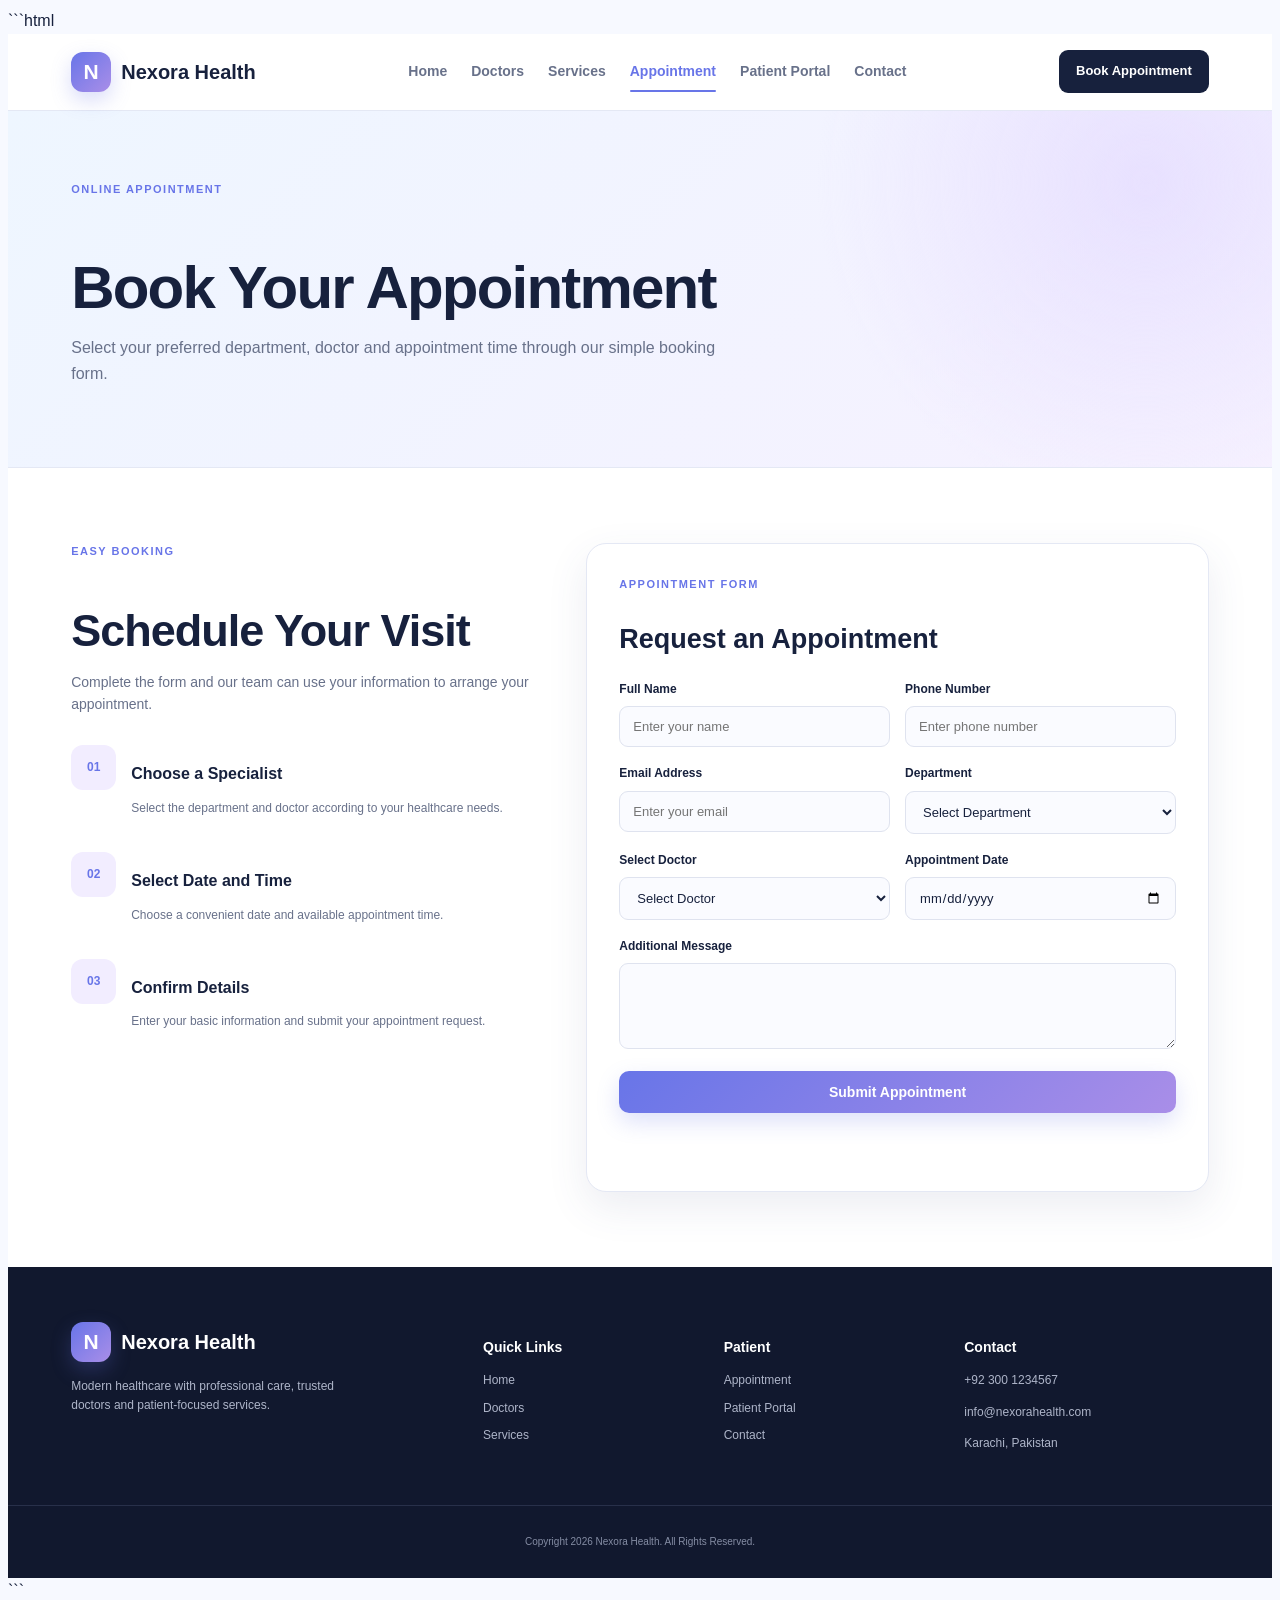
==== appointment.htm @ 65d16db4 "Add files via upload" ====
```html
<!DOCTYPE html>
<html lang="en">
<head>
    <meta charset="UTF-8">
    <meta name="viewport" content="width=device-width, initial-scale=1.0">
    <title>Nexora Health - Appointment</title>
    <link rel="stylesheet" href="style.css">
</head>

<body>

<header class="header">
    <div class="container nav-container">

        <a href="index.htm" class="logo">
            <span class="logo-box">N</span>
            <span>Nexora Health</span>
        </a>

        <nav class="navbar">
            <a href="home.htm">Home</a>
            <a href="doctor.htm">Doctors</a>
            <a href="services.htm">Services</a>
            <a href="appointment.htm" class="active">Appointment</a>
            <a href="patient.htm">Patient Portal</a>
            <a href="contact.htm">Contact</a>
        </nav>

        <a href="appointment.htm" class="nav-btn">Book Appointment</a>

    </div>
</header>


<section class="page-hero">

    <div class="container">

        <span class="small-label">ONLINE APPOINTMENT</span>

        <h1>Book Your Appointment</h1>

        <p>
            Select your preferred department, doctor and
            appointment time through our simple booking form.
        </p>

    </div>

</section>


<section class="appointment-section">

    <div class="container appointment-layout">


        <div class="appointment-info">

            <span class="small-label">EASY BOOKING</span>

            <h2>Schedule Your Visit</h2>

            <p>
                Complete the form and our team can use your
                information to arrange your appointment.
            </p>


            <div class="appointment-feature">

                <div class="feature-icon">01</div>

                <div>
                    <h3>Choose a Specialist</h3>
                    <p>
                        Select the department and doctor
                        according to your healthcare needs.
                    </p>
                </div>

            </div>


            <div class="appointment-feature">

                <div class="feature-icon">02</div>

                <div>
                    <h3>Select Date and Time</h3>
                    <p>
                        Choose a convenient date and available
                        appointment time.
                    </p>
                </div>

            </div>


            <div class="appointment-feature">

                <div class="feature-icon">03</div>

                <div>
                    <h3>Confirm Details</h3>
                    <p>
                        Enter your basic information and
                        submit your appointment request.
                    </p>
                </div>

            </div>

        </div>


        <div class="appointment-form-card">

            <div class="form-heading">
                <span class="small-label">APPOINTMENT FORM</span>
                <h2>Request an Appointment</h2>
            </div>


            <form id="appointmentForm">

                <div class="form-row">

                    <div class="form-group">
                        <label for="fullName">Full Name</label>
                        <input
                            type="text"
                            id="fullName"
                            name="fullName"
                            placeholder="Enter your name"
                            required>
                    </div>

                    <div class="form-group">
                        <label for="phone">Phone Number</label>
                        <input
                            type="tel"
                            id="phone"
                            name="phone"
                            placeholder="Enter phone number"
                            required>
                    </div>

                </div>


                <div class="form-row">

                    <div class="form-group">
                        <label for="email">Email Address</label>
                        <input
                            type="email"
                            id="email"
                            name="email"
                            placeholder="Enter your email"
                            required>
                    </div>

                    <div class="form-group">
                        <label for="department">Department</label>

                        <select id="department" name="department" required>

                            <option value="">Select Department</option>
                            <option value="Cardiology">Cardiology</option>
                            <option value="Neurology">Neurology</option>
                            <option value="Pediatrics">Pediatrics</option>
                            <option value="Orthopedics">Orthopedics</option>
                            <option value="Dermatology">Dermatology</option>
                            <option value="General Medicine">
                                General Medicine
                            </option>

                        </select>

                    </div>

                </div>


                <div class="form-row">

                    <div class="form-group">
                        <label for="doctor">Select Doctor</label>

                        <select id="doctor" name="doctor" required>

                            <option value="">Select Doctor</option>
                            <option value="Dr. Sarah Ahmed">
                                Dr. Sarah Ahmed
                            </option>
                            <option value="Dr. Ayesha Khan">
                                Dr. Ayesha Khan
                            </option>
                            <option value="Dr. Omar Malik">
                                Dr. Omar Malik
                            </option>
                            <option value="Dr. Hamza Ali">
                                Dr. Hamza Ali
                            </option>
                            <option value="Dr. Maria Joseph">
                                Dr. Maria Joseph
                            </option>
                            <option value="Dr. Hassan Raza">
                                Dr. Hassan Raza
                            </option>

                        </select>

                    </div>


                    <div class="form-group">

                        <label for="appointmentDate">
                            Appointment Date
                        </label>

                        <input
                            type="date"
                            id="appointmentDate"
                            name="appointmentDate"
                            required>

                    </div>

                </div>


                <div class="form-group">

                    <label for="message">Additional Message</label>

                    <textarea
                        id="message"
                        name="message"
                        rows="4"
                        placeholder="Write any additional information">
                    </textarea>

                </div>


                <button type="submit" class="primary-btn form-btn">
                    Submit Appointment
                </button>

                <div id="appointmentMessage" class="form-message"></div>

            </form>

        </div>

    </div>

</section>


<footer class="footer">

    <div class="container footer-grid">

        <div>
            <a href="index.htm" class="logo footer-logo">
                <span class="logo-box">N</span>
                <span>Nexora Health</span>
            </a>

            <p>
                Modern healthcare with professional care,
                trusted doctors and patient-focused services.
            </p>
        </div>

        <div>
            <h3>Quick Links</h3>
            <a href="home.htm">Home</a>
            <a href="doctor.htm">Doctors</a>
            <a href="services.htm">Services</a>
        </div>

        <div>
            <h3>Patient</h3>
            <a href="appointment.htm">Appointment</a>
            <a href="patient.htm">Patient Portal</a>
            <a href="contact.htm">Contact</a>
        </div>

        <div>
            <h3>Contact</h3>
            <p>+92 300 1234567</p>
            <p>info@nexorahealth.com</p>
            <p>Karachi, Pakistan</p>
        </div>

    </div>

    <div class="footer-bottom">
        <p>Copyright 2026 Nexora Health. All Rights Reserved.</p>
    </div>

</footer>

<script src="script.js"></script>

</body>
</html>
```
---- style.css ----
```css
/* =========================================
   NEXORA HEALTH
   COMPLETE WEBSITE CSS
   ========================================= */


/* ---------- RESET ---------- */

* {
    margin: 0;
    padding: 0;
    box-sizing: border-box;
}

html {
    scroll-behavior: smooth;
}

body {
    font-family: Arial, Helvetica, sans-serif;
    background: #f7f9ff;
    color: #17213d;
    line-height: 1.6;
}

a {
    text-decoration: none;
    color: inherit;
}

button,
input,
select,
textarea {
    font-family: inherit;
}


/* ---------- COLORS ---------- */

:root {
    --primary: #6875e8;
    --primary-dark: #4e5bd0;
    --secondary: #a98ee8;

    --light-blue: #edf4ff;
    --light-purple: #f2edff;

    --dark: #17213d;
    --text: #68718a;

    --white: #ffffff;
    --border: #e4e8f4;

    --shadow: 0 15px 40px rgba(67, 76, 125, 0.10);
}


/* ---------- CONTAINER ---------- */

.container {
    width: 90%;
    max-width: 1180px;
    margin: 0 auto;
}


/* =========================================
   HEADER
   ========================================= */

.header {
    background: rgba(255, 255, 255, 0.97);
    border-bottom: 1px solid var(--border);

    position: sticky;
    top: 0;

    z-index: 1000;
}

.nav-container {
    min-height: 76px;

    display: flex;
    align-items: center;
    justify-content: space-between;

    gap: 25px;
}


/* ---------- LOGO ---------- */

.logo {
    display: flex;
    align-items: center;

    gap: 10px;

    font-size: 20px;
    font-weight: 800;

    color: var(--dark);

    white-space: nowrap;
}

.logo-box {
    width: 40px;
    height: 40px;

    border-radius: 12px;

    background: linear-gradient(
        135deg,
        var(--primary),
        var(--secondary)
    );

    color: var(--white);

    display: flex;
    align-items: center;
    justify-content: center;

    font-size: 21px;
    font-weight: 800;

    box-shadow:
        0 8px 20px rgba(104, 117, 232, 0.25);
}


/* ---------- NAVIGATION ---------- */

.navbar {
    display: flex;
    align-items: center;
    justify-content: center;

    gap: 24px;
}

.navbar a {
    color: #68718a;

    font-size: 14px;
    font-weight: 600;

    transition: 0.3s;

    position: relative;
}

.navbar a:hover,
.navbar a.active {
    color: var(--primary);
}

.navbar a.active::after {
    content: "";

    position: absolute;

    left: 0;
    right: 0;

    bottom: -9px;

    height: 2px;

    background: var(--primary);

    border-radius: 10px;
}


/* =========================================
   BUTTONS
   ========================================= */

.primary-btn,
.secondary-btn,
.nav-btn,
.outline-btn,
.card-btn,
.text-btn {
    display: inline-flex;

    align-items: center;
    justify-content: center;

    cursor: pointer;

    transition: 0.3s ease;
}

.primary-btn {
    padding: 13px 23px;

    background: linear-gradient(
        135deg,
        var(--primary),
        var(--secondary)
    );

    color: var(--white);

    border-radius: 10px;

    border: none;

    font-size: 14px;
    font-weight: 700;

    box-shadow:
        0 9px 22px rgba(104, 117, 232, 0.22);
}

.primary-btn:hover {
    transform: translateY(-2px);

    box-shadow:
        0 13px 28px rgba(104, 117, 232, 0.30);
}

.secondary-btn {
    padding: 12px 22px;

    background: var(--white);

    color: var(--primary);

    border: 1px solid #d8dcf3;

    border-radius: 10px;

    font-size: 14px;
    font-weight: 700;
}

.secondary-btn:hover {
    background: var(--light-blue);
}

.nav-btn {
    padding: 11px 17px;

    background: var(--dark);

    color: var(--white);

    border-radius: 9px;

    font-size: 13px;
    font-weight: 700;
}

.nav-btn:hover {
    background: var(--primary);
}


/* =========================================
   LABEL
   ========================================= */

.small-label {
    display: inline-block;

    color: var(--primary);

    font-size: 11px;

    font-weight: 800;

    letter-spacing: 1.5px;

    margin-bottom: 8px;
}


/* =========================================
   HERO
   ========================================= */

.hero {
    position: relative;
    overflow: hidden;
}

.landing-hero {
    min-height: 650px;

    display: flex;
    align-items: center;

    background:
        radial-gradient(
            circle at 90% 20%,
            #e8e2ff 0,
            transparent 30%
        ),
        linear-gradient(
            135deg,
            #f1f7ff,
            #f7f2ff
        );
}

.hero-grid {
    display: grid;

    grid-template-columns:
        1.05fr 0.95fr;

    align-items: center;

    gap: 60px;

    padding: 65px 0;
}

.hero-content h1 {
    max-width: 620px;

    font-size: clamp(44px, 5vw, 68px);

    line-height: 1.04;

    letter-spacing: -2px;

    color: var(--dark);

    margin-bottom: 20px;
}

.hero-content h1 span {
    display: block;

    color: var(--primary);
}

.hero-content > p {
    max-width: 570px;

    color: var(--text);

    font-size: 16px;

    margin-bottom: 27px;
}

.hero-buttons {
    display: flex;

    gap: 12px;

    flex-wrap: wrap;
}


/* ---------- HERO STATS ---------- */

.hero-stats {
    display: flex;

    gap: 35px;

    margin-top: 38px;
}

.stat-box h3 {
    font-size: 25px;

    color: var(--dark);
}

.stat-box p {
    font-size: 12px;

    color: var(--text);
}


/* =========================================
   HERO MEDICAL CARD
   ========================================= */

.hero-visual {
    min-height: 440px;

    position: relative;

    display: flex;

    align-items: center;
    justify-content: center;
}

.hero-visual::before {
    content: "";

    position: absolute;

    width: 360px;
    height: 360px;

    border-radius: 50%;

    background: linear-gradient(
        135deg,
        #dceaff,
        #e8dcff
    );

    opacity: 0.85;
}

.main-medical-card {
    position: relative;

    width: 350px;

    min-height: 330px;

    padding: 35px;

    background: var(--white);

    border-radius: 25px;

    box-shadow:
        0 25px 60px rgba(76, 86, 142, 0.16);

    z-index: 2;
}

.medical-symbol {
    width: 65px;
    height: 65px;

    border-radius: 18px;

    display: flex;
    align-items: center;
    justify-content: center;

    background: var(--light-blue);

    color: var(--primary);

    font-size: 38px;

    font-weight: 700;

    margin-bottom: 25px;
}

.main-medical-card h3 {
    font-size: 25px;

    margin-bottom: 8px;
}

.main-medical-card > p {
    color: var(--text);

    font-size: 14px;
}


/* ---------- MINI DOCTOR ---------- */

.doctor-mini-card {
    display: flex;

    align-items: center;

    gap: 13px;

    margin-top: 30px;

    padding: 13px;

    border-radius: 13px;

    background: #f8f9ff;
}

.avatar {
    width: 43px;
    height: 43px;

    border-radius: 50%;

    display: flex;
    align-items: center;
    justify-content: center;

    background: linear-gradient(
        135deg,
        var(--primary),
        var(--secondary)
    );

    color: var(--white);

    font-size: 12px;

    font-weight: 800;
}

.doctor-mini-card strong,
.doctor-mini-card small {
    display: block;
}

.doctor-mini-card strong {
    font-size: 13px;
}

.doctor-mini-card small {
    color: var(--text);

    font-size: 11px;
}


/* ---------- FLOATING CARD ---------- */

.floating-card {
    position: absolute;

    right: 2%;
    bottom: 40px;

    z-index: 3;

    padding: 16px 20px;

    background: var(--dark);

    color: var(--white);

    border-radius: 14px;

    box-shadow: var(--shadow);
}

.floating-card strong,
.floating-card span {
    display: block;
}

.floating-card strong {
    font-size: 24px;

    color: #c8c5ff;
}

.floating-card span {
    font-size: 11px;
}


/* =========================================
   SECTION HEADINGS
   ========================================= */

.section-heading {
    max-width: 650px;

    margin-bottom: 35px;
}

.section-heading.center {
    margin-left: auto;
    margin-right: auto;

    text-align: center;
}

.section-heading h2,
.about-content h2,
.appointment-info h2,
.portal-info h2,
.contact-information h2,
.contact-form-card h2 {
    font-size: clamp(31px, 4vw, 45px);

    line-height: 1.12;

    letter-spacing: -1px;

    color: var(--dark);

    margin-bottom: 12px;
}

.section-heading p {
    color: var(--text);

    font-size: 15px;
}


/* =========================================
   QUICK SECTION
   ========================================= */

.quick-section {
    padding: 80px 0;

    background: var(--white);
}


/* ---------- FEATURE GRID ---------- */

.feature-grid {
    display: grid;

    grid-template-columns:
        repeat(3, 1fr);

    gap: 20px;
}

.feature-card {
    padding: 28px;

    border: 1px solid var(--border);

    border-radius: 18px;

    background: var(--white);

    transition: 0.3s;
}

.feature-card:hover {
    transform: translateY(-5px);

    box-shadow: var(--shadow);

    border-color: #d6daf4;
}

.feature-icon {
    width: 45px;
    height: 45px;

    display: flex;
    align-items: center;
    justify-content: center;

    border-radius: 12px;

    background: var(--light-purple);

    color: var(--primary);

    font-size: 12px;

    font-weight: 800;

    margin-bottom: 18px;
}

.feature-card h3 {
    font-size: 19px;

    margin-bottom: 8px;
}

.feature-card p {
    color: var(--text);

    font-size: 13px;
}


/* =========================================
   CTA
   ========================================= */

.cta-section,
.doctor-cta {
    padding: 55px 0;

    background: #f1f5ff;
}

.cta-box {
    display: flex;

    align-items: center;

    justify-content: space-between;

    gap: 30px;

    padding: 30px 35px;

    background: linear-gradient(
        135deg,
        #e7f0ff,
        #eee7ff
    );

    border: 1px solid #dfe4f7;

    border-radius: 20px;
}

.cta-box h2 {
    font-size: 30px;

    line-height: 1.1;

    margin-bottom: 7px;
}

.cta-box p {
    color: var(--text);

    font-size: 14px;
}


/* =========================================
   PAGE HERO
   ========================================= */

.page-hero {
    padding: 70px 0 65px;

    background:
        radial-gradient(
            circle at 90% 20%,
            #e8e1ff,
            transparent 28%
        ),
        linear-gradient(
            135deg,
            #eef6ff,
            #f6f1ff
        );

    border-bottom: 1px solid var(--border);
}

.page-hero h1 {
    max-width: 760px;

    font-size: clamp(40px, 5vw, 60px);

    line-height: 1.05;

    letter-spacing: -1.8px;

    margin-bottom: 14px;
}

.page-hero p {
    max-width: 650px;

    color: var(--text);

    font-size: 16px;
}


/* =========================================
   SERVICES
   ========================================= */

.services-preview,
.services-section {
    padding: 75px 0;

    background: var(--white);
}

.service-grid {
    display: grid;

    grid-template-columns:
        repeat(3, 1fr);

    gap: 18px;
}

.service-card {
    padding: 26px;

    border: 1px solid var(--border);

    border-radius: 17px;

    background: var(--white);

    transition: 0.3s;
}

.service-card:hover {
    transform: translateY(-5px);

    box-shadow: var(--shadow);
}

.service-number {
    width: 42px;
    height: 42px;

    display: flex;
    align-items: center;
    justify-content: center;

    background: var(--light-blue);

    color: var(--primary);

    border-radius: 11px;

    font-size: 12px;

    font-weight: 800;

    margin-bottom: 18px;
}

.service-card h3 {
    font-size: 20px;

    margin-bottom: 7px;
}

.service-card p {
    color: var(--text);

    font-size: 13px;

    margin-bottom: 15px;
}

.service-card a {
    color: var(--primary);

    font-size: 13px;

    font-weight: 700;
}


/* =========================================
   ABOUT
   ========================================= */

.about-home {
    padding: 80px 0;

    background: #f7f9ff;
}

.two-column {
    display: grid;

    grid-template-columns:
        0.9fr 1.1fr;

    gap: 70px;

    align-items: center;
}


/* ---------- ABOUT VISUAL ---------- */

.about-visual {
    min-height: 390px;

    position: relative;

    display: flex;

    align-items: center;
    justify-content: center;
}

.about-visual::before {
    content: "";

    position: absolute;

    width: 310px;
    height: 310px;

    border-radius: 50%;

    background: linear-gradient(
        135deg,
        #dfedff,
        #eadfff
    );
}

.about-card {
    position: relative;

    background: var(--white);

    border-radius: 20px;

    box-shadow: var(--shadow);
}

.large-card {
    width: 260px;

    padding: 35px;

    z-index: 2;
}

.large-card .medical-symbol {
    width: 55px;
    height: 55px;

    font-size: 30px;

    margin-bottom: 18px;
}

.large-card h3 {
    font-size: 50px;

    line-height: 1;

    margin-bottom: 5px;
}

.large-card p {
    color: var(--text);

    font-size: 13px;
}

.small-card {
    position: absolute;

    right: 3%;
    bottom: 45px;

    padding: 20px;

    z-index: 3;
}

.small-card strong,
.small-card span {
    display: block;
}

.small-card strong {
    font-size: 25px;

    color: var(--primary);
}

.small-card span {
    color: var(--text);

    font-size: 11px;
}


/* ---------- ABOUT CONTENT ---------- */

.about-content > p {
    color: var(--text);

    font-size: 14px;

    margin-bottom: 12px;
}


/* ---------- CHECK LIST ---------- */

.check-list {
    margin: 22px 0 25px;
}

.check-list > div {
    display: flex;

    align-items: center;

    gap: 13px;

    margin-bottom: 12px;
}

.check-list span {
    width: 34px;
    height: 34px;

    border-radius: 9px;

    display: flex;
    align-items: center;
    justify-content: center;

    background: var(--light-purple);

    color: var(--primary);

    font-size: 10px;

    font-weight: 800;
}

.check-list p {
    color: var(--dark);

    font-size: 13px;
}


/* =========================================
   STATS
   ========================================= */

.stats-section {
    padding: 55px 0;

    background: var(--dark);

    color: var(--white);
}

.stats-grid {
    display: grid;

    grid-template-columns:
        repeat(4, 1fr);

    text-align: center;
}

.stats-grid h2 {
    font-size: 36px;

    color: #cdd0ff;
}

.stats-grid p {
    font-size: 12px;

    color: #b7bdd3;
}


/* =========================================
   LARGE SERVICES
   ========================================= */

.service-large-grid {
    display: grid;

    grid-template-columns:
        repeat(3, 1fr);

    gap: 20px;
}

.service-large-card {
    padding: 28px;

    border: 1px solid var(--border);

    background: var(--white);

    border-radius: 18px;

    transition: 0.3s;
}

.service-large-card:hover {
    transform: translateY(-5px);

    box-shadow: var(--shadow);
}

.service-top {
    display: flex;

    align-items: center;

    justify-content: space-between;

    margin-bottom: 20px;
}

.service-top > span {
    font-size: 12px;

    color: #a1a8bd;

    font-weight: 700;
}

.service-icon {
    width: 48px;
    height: 48px;

    border-radius: 13px;

    display: flex;
    align-items: center;
    justify-content: center;

    background: var(--light-purple);

    color: var(--primary);

    font-size: 12px;

    font-weight: 800;
}

.service-large-card h3 {
    font-size: 22px;

    margin-bottom: 8px;
}

.service-large-card > p {
    color: var(--text);

    font-size: 13px;

    margin-bottom: 17px;
}

.service-large-card ul {
    list-style: none;

    margin-bottom: 20px;
}

.service-large-card li {
    color: #5f6881;

    font-size: 12px;

    padding: 7px 0;

    border-bottom: 1px solid #eef0f6;
}

.service-large-card li::before {
    content: "+ ";

    color: var(--primary);

    font-weight: 800;
}

.text-btn {
    color: var(--primary);

    font-size: 13px;

    font-weight: 800;
}


/* =========================================
   EMERGENCY
   ========================================= */

.emergency-section {
    padding: 45px 0;

    background: #f7f9ff;
}

.emergency-box {
    display: flex;

    align-items: center;

    gap: 20px;

    padding: 27px 30px;

    background: linear-gradient(
        135deg,
        #eef5ff,
        #f2edff
    );

    border: 1px solid #dfe4f6;

    border-radius: 18px;
}

.emergency-icon {
    width: 58px;
    height: 58px;

    flex-shrink: 0;

    display: flex;
    align-items: center;
    justify-content: center;

    border-radius: 15px;

    background: var(--dark);

    color: #d0d3ff;

    font-size: 15px;

    font-weight: 800;
}

.emergency-box h2 {
    font-size: 24px;

    line-height: 1.15;

    margin-bottom: 4px;
}

.emergency-box p {
    color: var(--text);

    font-size: 13px;
}

.emergency-box .primary-btn {
    margin-left: auto;
}


/* =========================================
   DOCTORS
   ========================================= */

.doctors-section {
    padding: 75px 0;

    background: var(--white);
}

.doctor-grid {
    display: grid;

    grid-template-columns:
        repeat(3, 1fr);

    gap: 20px;
}


/* ---------- DOCTOR CARD ---------- */

.doctor-card {
    border: 1px solid var(--border);

    border-radius: 19px;

    overflow: hidden;

    background: var(--white);

    transition: 0.3s ease;
}

.doctor-card:hover {
    transform: translateY(-5px);

    box-shadow: var(--shadow);
}


/* ---------- DOCTOR IMAGE ---------- */

.doctor-image {
    width: 100%;

    height: 220px;

    overflow: hidden;

    position: relative;

    background: linear-gradient(
        135deg,
        #e5efff,
        #eee5ff
    );
}

.doctor-image img {
    width: 100%;
    height: 100%;

    display: block;

    object-fit: cover;

    object-position: center;

    transition: transform 0.4s ease;
}

.doctor-card:hover .doctor-image img {
    transform: scale(1.04);
}

.doctor-image::after {
    content: "";

    position: absolute;

    left: 0;
    right: 0;

    bottom: 0;

    height: 45%;

    background: linear-gradient(
        transparent,
        rgba(72, 81, 145, 0.12)
    );

    pointer-events: none;
}


/* ---------- DOCTOR INFORMATION ---------- */

.doctor-info {
    padding: 23px;
}

.doctor-speciality {
    color: var(--primary);

    font-size: 10px;

    letter-spacing: 1.2px;

    font-weight: 800;
}

.doctor-info h3 {
    font-size: 21px;

    margin: 6px 0;
}

.doctor-info > p {
    color: var(--text);

    font-size: 13px;

    margin-bottom: 15px;
}

.doctor-meta {
    display: flex;

    justify-content: space-between;

    gap: 8px;

    margin-bottom: 17px;
}

.doctor-meta span {
    color: #737b91;

    font-size: 10px;
}


/* ---------- DOCTOR BUTTON ---------- */

.card-btn {
    width: 100%;

    padding: 11px;

    border-radius: 9px;

    background: var(--light-blue);

    color: var(--primary);

    font-size: 12px;

    font-weight: 800;
}

.card-btn:hover {
    background: var(--primary);

    color: var(--white);
}


/* =========================================
   APPOINTMENT
   ========================================= */

.appointment-section {
    padding: 75px 0;

    background: var(--white);
}

.appointment-layout {
    display: grid;

    grid-template-columns:
        0.85fr 1.15fr;

    gap: 55px;

    align-items: start;
}

.appointment-info > p {
    color: var(--text);

    font-size: 14px;

    margin-bottom: 30px;
}

.appointment-feature {
    display: flex;

    gap: 15px;

    margin-bottom: 22px;
}

.appointment-feature h3 {
    font-size: 16px;

    margin-bottom: 3px;
}

.appointment-feature p {
    color: var(--text);

    font-size: 12px;
}


/* =========================================
   FORM CARDS
   ========================================= */

.appointment-form-card,
.login-card,
.contact-form-card {
    padding: 32px;

    background: var(--white);

    border: 1px solid var(--border);

    border-radius: 20px;

    box-shadow: var(--shadow);
}

.form-heading {
    margin-bottom: 25px;
}

.form-heading h2 {
    font-size: 27px;

    line-height: 1.15;
}


/* ---------- FORM ROW ---------- */

.form-row {
    display: grid;

    grid-template-columns:
        repeat(2, 1fr);

    gap: 15px;
}


/* ---------- FORM GROUP ---------- */

.form-group {
    margin-bottom: 17px;
}

.form-group label {
    display: block;

    color: var(--dark);

    font-size: 12px;

    font-weight: 700;

    margin-bottom: 7px;
}

.form-group input,
.form-group select,
.form-group textarea {
    width: 100%;

    border: 1px solid #dfe3ef;

    background: #fafbff;

    border-radius: 9px;

    padding: 12px 13px;

    outline: none;

    color: var(--dark);

    font-size: 13px;

    transition: 0.2s;
}

.form-group input:focus,
.form-group select:focus,
.form-group textarea:focus {
    border-color: var(--primary);

    background: var(--white);

    box-shadow:
        0 0 0 3px rgba(104, 117, 232, 0.08);
}

.form-group textarea {
    resize: vertical;
}

.form-btn {
    width: 100%;

    margin-top: 5px;
}

.form-message {
    margin-top: 12px;

    font-size: 12px;

    font-weight: 700;

    text-align: center;

    min-height: 18px;
}


/* =========================================
   PATIENT PORTAL
   ========================================= */

.portal-section {
    padding: 75px 0;

    background: var(--white);
}

.portal-layout {
    display: grid;

    grid-template-columns:
        1fr 0.8fr;

    gap: 70px;

    align-items: center;
}

.portal-info > p {
    max-width: 580px;

    color: var(--text);

    font-size: 14px;

    margin-bottom: 28px;
}

.portal-benefit {
    display: flex;

    gap: 14px;

    margin-bottom: 18px;
}

.portal-benefit .feature-icon {
    flex-shrink: 0;

    margin-bottom: 0;
}

.portal-benefit h3 {
    font-size: 16px;

    margin-bottom: 2px;
}

.portal-benefit p {
    color: var(--text);

    font-size: 12px;
}


/* =========================================
   LOGIN
   ========================================= */

.login-card {
    max-width: 450px;

    width: 100%;

    margin-left: auto;
}

.login-logo {
    margin-bottom: 20px;
}

.login-card h2 {
    font-size: 29px;

    line-height: 1.1;

    margin-bottom: 5px;
}

.login-card > p {
    color: var(--text);

    font-size: 13px;

    margin-bottom: 24px;
}


/* ---------- LOGIN OPTIONS ---------- */

.login-options {
    display: flex;

    justify-content: space-between;

    align-items: center;

    gap: 10px;

    margin: 2px 0 18px;
}

.remember-box {
    display: flex;

    align-items: center;

    gap: 7px;

    color: var(--text);

    font-size: 11px;
}

.login-options > a {
    color: var(--primary);

    font-size: 11px;

    font-weight: 700;
}


/* ---------- LOGIN DIVIDER ---------- */

.login-divider {
    position: relative;

    text-align: center;

    margin: 23px 0 18px;
}

.login-divider::before {
    content: "";

    position: absolute;

    top: 50%;

    left: 0;
    right: 0;

    height: 1px;

    background: var(--border);
}

.login-divider span {
    position: relative;

    padding: 0 12px;

    background: var(--white);

    color: #8b92a7;

    font-size: 11px;
}


/* ---------- OUTLINE BUTTON ---------- */

.outline-btn {
    width: 100%;

    padding: 11px;

    border: 1px solid #d8ddef;

    border-radius: 9px;

    color: var(--primary);

    font-size: 12px;

    font-weight: 800;
}

.outline-btn:hover {
    background: var(--light-blue);
}


/* =========================================
   PORTAL NOTE
   ========================================= */

.portal-note {
    padding: 0 0 70px;

    background: var(--white);
}

.info-box {
    display: flex;

    align-items: flex-start;

    gap: 15px;

    padding: 22px;

    background: #f3f6ff;

    border: 1px solid #e0e5f5;

    border-radius: 15px;
}

.info-box .feature-icon {
    flex-shrink: 0;

    margin-bottom: 0;
}

.info-box h3 {
    font-size: 16px;

    margin-bottom: 3px;
}

.info-box p {
    color: var(--text);

    font-size: 12px;
}


/* =========================================
   CONTACT
   ========================================= */

.contact-section {
    padding: 75px 0;

    background: var(--white);
}

.contact-layout {
    display: grid;

    grid-template-columns:
        0.9fr 1.1fr;

    gap: 60px;

    align-items: start;
}

.contact-information > p {
    color: var(--text);

    font-size: 14px;

    margin-bottom: 27px;

    max-width: 520px;
}


/* ---------- CONTACT CARDS ---------- */

.contact-card {
    display: flex;

    align-items: flex-start;

    gap: 14px;

    padding: 16px 0;

    border-bottom: 1px solid var(--border);
}

.contact-icon {
    width: 43px;
    height: 43px;

    flex-shrink: 0;

    display: flex;

    align-items: center;
    justify-content: center;

    background: var(--light-purple);

    color: var(--primary);

    border-radius: 11px;

    font-size: 11px;

    font-weight: 800;
}

.contact-card span {
    color: var(--primary);

    font-size: 9px;

    font-weight: 800;

    letter-spacing: 1px;
}

.contact-card h3 {
    font-size: 15px;

    margin: 2px 0;
}

.contact-card p {
    color: var(--text);

    font-size: 11px;
}


/* ---------- CONTACT FORM ---------- */

.contact-form-card > p {
    color: var(--text);

    font-size: 13px;

    margin-bottom: 22px;
}


/* =========================================
   LOCATION
   ========================================= */

.location-section {
    padding: 0 0 70px;

    background: var(--white);
}

.location-box {
    min-height: 260px;

    border-radius: 20px;

    overflow: hidden;

    background: linear-gradient(
        135deg,
        #eaf2ff,
        #eee7ff
    );

    border: 1px solid var(--border);

    display: flex;

    align-items: center;
    justify-content: center;
}

.location-placeholder {
    width: 280px;

    padding: 25px;

    text-align: center;

    background: var(--white);

    border-radius: 18px;

    box-shadow: var(--shadow);
}

.location-mark {
    width: 50px;
    height: 50px;

    margin: 0 auto 12px;

    display: flex;

    align-items: center;
    justify-content: center;

    border-radius: 14px;

    background: linear-gradient(
        135deg,
        var(--primary),
        var(--secondary)
    );

    color: var(--white);

    font-size: 20px;

    font-weight: 800;
}

.location-placeholder h3 {
    font-size: 18px;
}

.location-placeholder p {
    color: var(--text);

    font-size: 12px;
}

.location-placeholder span {
    color: var(--primary);

    font-size: 10px;

    font-weight: 700;
}


/* =========================================
   FOOTER
   ========================================= */

.footer {
    background: #11182e;

    color: var(--white);

    padding-top: 55px;
}

.footer-grid {
    display: grid;

    grid-template-columns:
        1.5fr 0.8fr 0.8fr 1fr;

    gap: 45px;

    padding-bottom: 45px;
}

.footer-logo {
    color: var(--white);

    margin-bottom: 15px;
}

.footer-grid > div > p {
    max-width: 300px;

    color: #aeb5c9;

    font-size: 12px;
}

.footer-grid h3 {
    font-size: 14px;

    margin-bottom: 13px;
}

.footer-grid a:not(.logo) {
    display: block;

    color: #aeb5c9;

    font-size: 12px;

    margin-bottom: 8px;

    transition: 0.2s;
}

.footer-grid a:not(.logo):hover {
    color: #c8caff;
}

.footer-grid div:last-child p {
    margin-bottom: 7px;
}


/* ---------- FOOTER BOTTOM ---------- */

.footer-bottom {
    border-top: 1px solid #28304a;

    padding: 18px 0;

    text-align: center;
}

.footer-bottom p {
    color: #858da4;

    font-size: 10px;
}


/* =========================================
   RESPONSIVE DESIGN
   ========================================= */


/* ---------- TABLET ---------- */

@media (max-width: 1050px) {

    .navbar {
        gap: 15px;
    }

    .navbar a {
        font-size: 12px;
    }

    .nav-btn {
        display: none;
    }

    .hero-grid {
        gap: 35px;
    }

    .service-grid,
    .service-large-grid,
    .doctor-grid {
        grid-template-columns:
            repeat(2, 1fr);
    }

    .footer-grid {
        grid-template-columns:
            repeat(2, 1fr);
    }

}


/* =========================================
   MOBILE
   ========================================= */

@media (max-width: 760px) {

    .container {
        width: 92%;
    }


    /* HEADER */

    .header {
        position: relative;
    }

    .nav-container {
        padding: 14px 0;

        flex-wrap: wrap;
    }

    .navbar {
        width: 100%;

        order: 3;

        overflow-x: auto;

        justify-content: flex-start;

        padding-bottom: 4px;

        gap: 18px;
    }

    .navbar a {
        white-space: nowrap;
    }

    .navbar a.active::after {
        bottom: -4px;
    }


    /* HERO */

    .landing-hero {
        min-height: auto;
    }

    .hero-grid,
    .two-column,
    .appointment-layout,
    .portal-layout,
    .contact-layout {
        grid-template-columns: 1fr;

        gap: 40px;
    }

    .hero-grid {
        padding: 55px 0;
    }

    .hero-content h1 {
        font-size: 45px;

        letter-spacing: -1.5px;
    }

    .hero-content > p {
        font-size: 14px;
    }

    .hero-stats {
        gap: 22px;
    }


    /* HERO VISUAL */

    .hero-visual {
        min-height: 370px;
    }

    .main-medical-card {
        width: 310px;
    }

    .floating-card {
        right: 0;

        bottom: 20px;
    }


    /* GRIDS */

    .feature-grid,
    .service-grid,
    .service-large-grid,
    .doctor-grid {
        grid-template-columns: 1fr;
    }


    /* SECTIONS */

    .quick-section,
    .services-preview,
    .services-section,
    .about-home,
    .doctors-section,
    .appointment-section,
    .portal-section,
    .contact-section {
        padding: 55px 0;
    }


    /* PAGE HERO */

    .page-hero {
        padding: 55px 0;
    }

    .page-hero h1 {
        font-size: 42px;
    }


    /* CTA */

    .cta-box,
    .emergency-box {
        flex-direction: column;

        align-items: flex-start;
    }

    .emergency-box .primary-btn {
        margin-left: 0;
    }


    /* STATS */

    .stats-grid {
        grid-template-columns:
            repeat(2, 1fr);

        gap: 28px;
    }


    /* FORMS */

    .form-row {
        grid-template-columns: 1fr;

        gap: 0;
    }

    .appointment-form-card,
    .login-card,
    .contact-form-card {
        padding: 23px;
    }

    .login-card {
        margin: 0 auto;
    }


    /* DOCTOR IMAGE */

    .doctor-image {
        height: 250px;
    }


    /* FOOTER */

    .footer-grid {
        grid-template-columns:
            1fr 1fr;

        gap: 30px;
    }

}


/* =========================================
   SMALL MOBILE
   ========================================= */

@media (max-width: 480px) {

    .logo {
        font-size: 17px;
    }

    .logo-box {
        width: 36px;
        height: 36px;

        font-size: 18px;
    }


    .hero-content h1 {
        font-size: 39px;
    }


    .hero-buttons {
        flex-direction: column;

        align-items: stretch;
    }

    .hero-buttons a {
        width: 100%;
    }


    .hero-stats {
        flex-wrap: wrap;
    }


    .main-medical-card {
        width: 280px;

        padding: 25px;
    }

    .hero-visual::before {
        width: 300px;
        height: 300px;
    }


    .page-hero h1 {
        font-size: 36px;
    }


    .section-heading h2,
    .about-content h2,
    .appointment-info h2,
    .portal-info h2,
    .contact-information h2,
    .contact-form-card h2 {
        font-size: 32px;
    }


    .footer-grid {
        grid-template-columns: 1fr;
    }

    .footer-grid > div > p {
        max-width: none;
    }

}
```
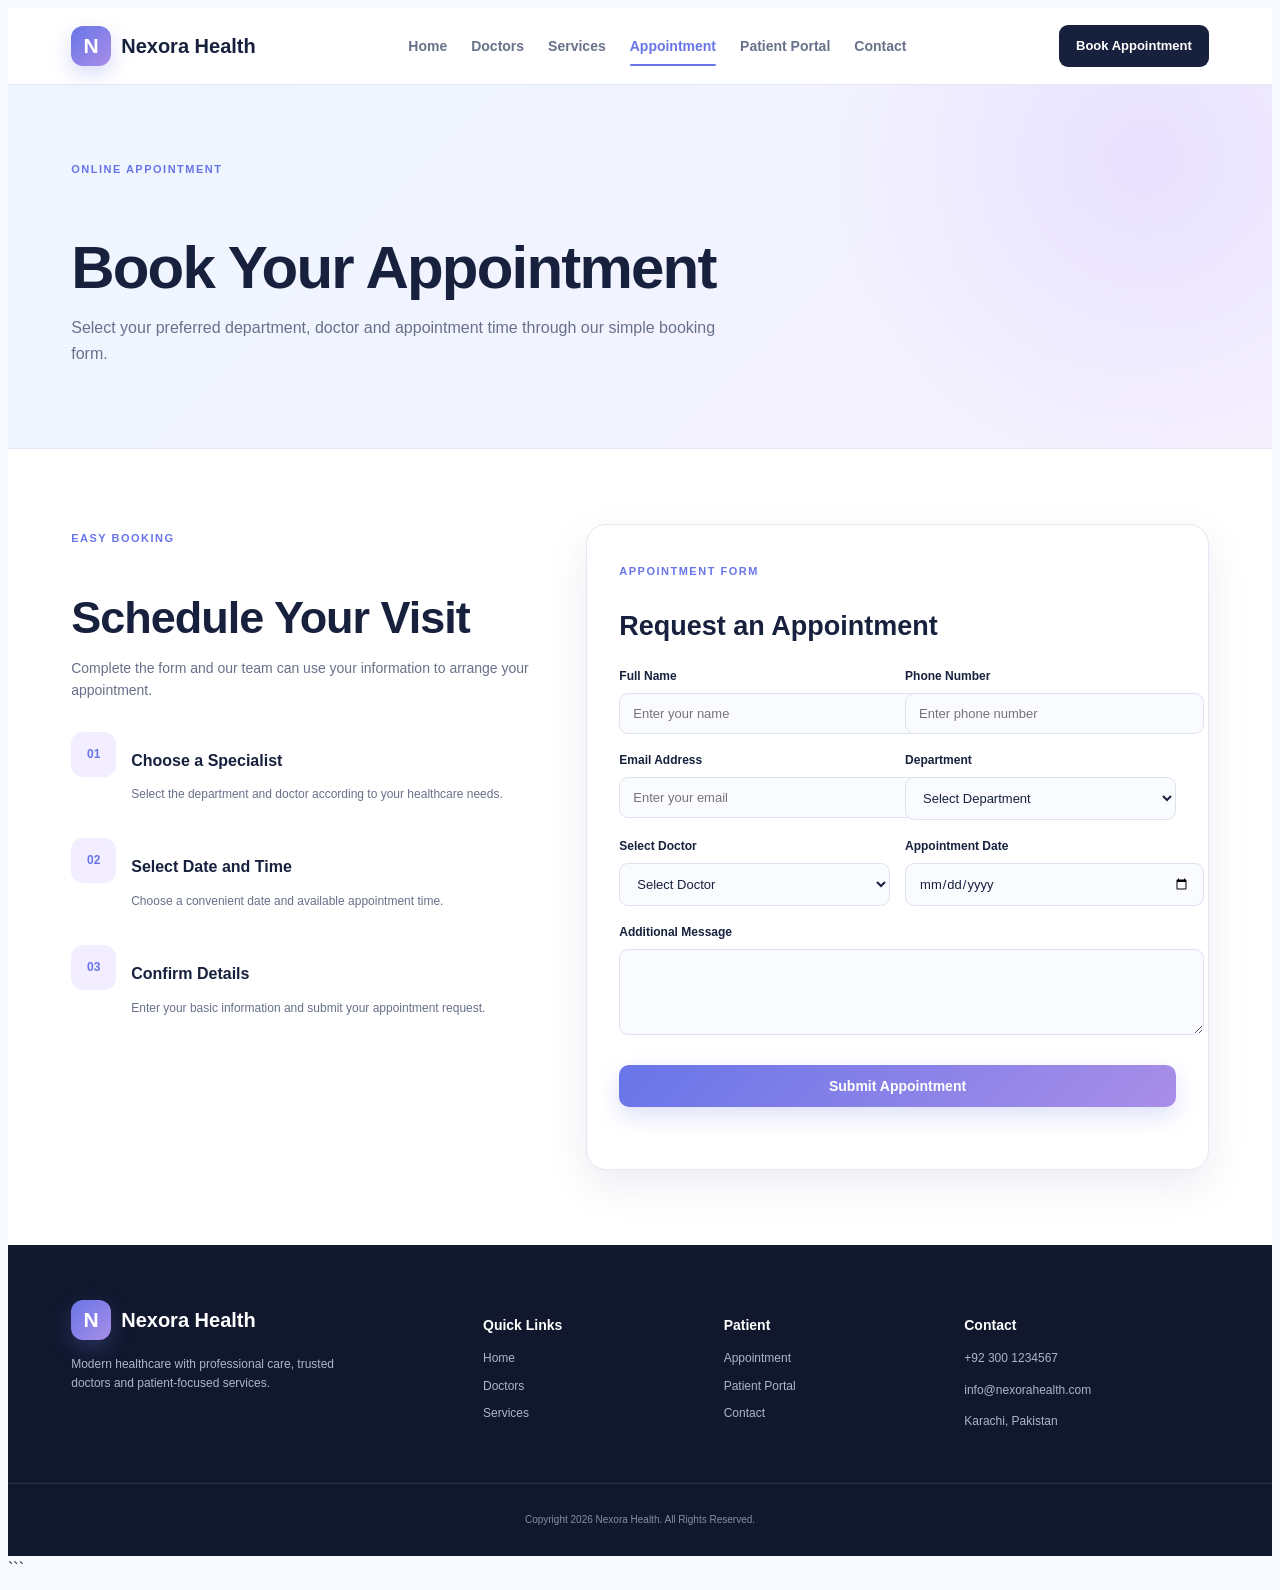
==== commit d149f188: "Update appointment.htm" ====
--- a/appointment.htm
+++ b/appointment.htm
@@ -1,4 +1,4 @@
-```html
+
 <!DOCTYPE html>
 <html lang="en">
 <head>
@@ -13,7 +13,7 @@
 <header class="header">
     <div class="container nav-container">
 
-        <a href="index.htm" class="logo">
+        <a href="index.html" class="logo">
             <span class="logo-box">N</span>
             <span>Nexora Health</span>
         </a>
